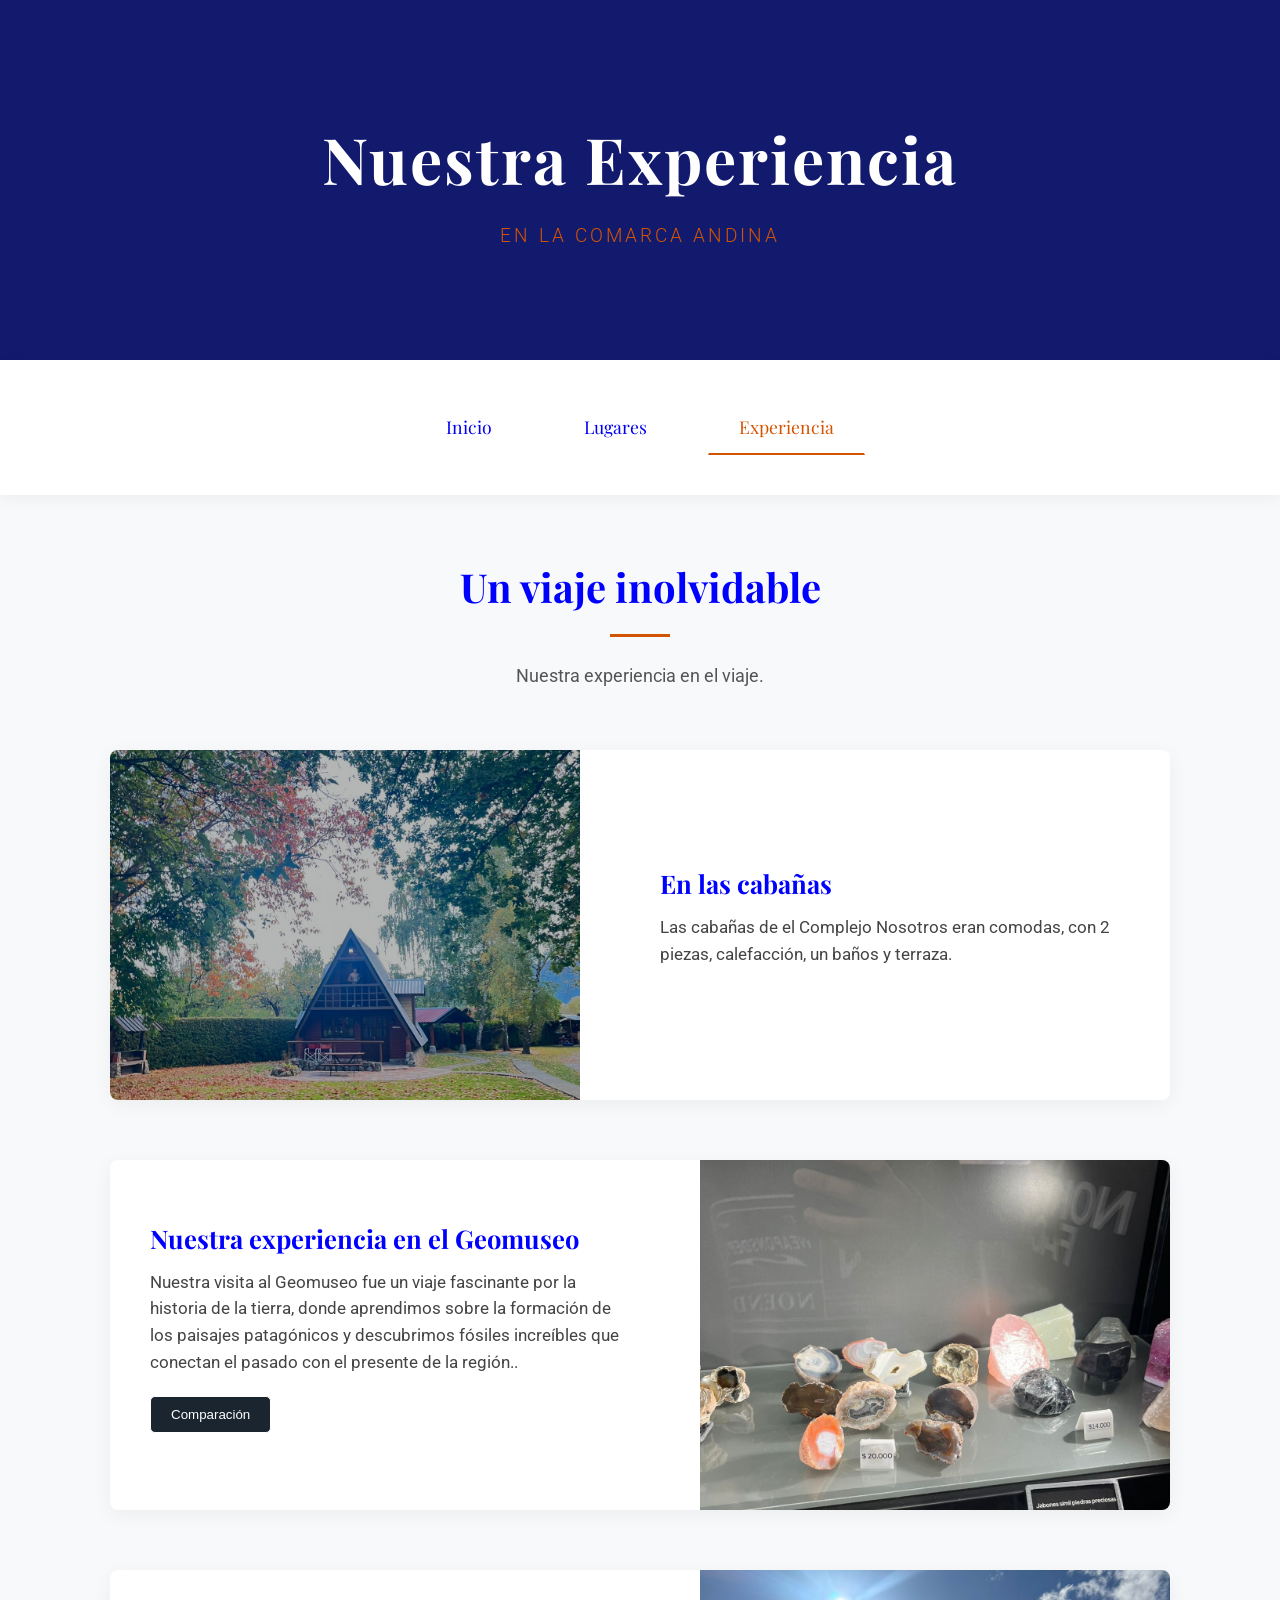
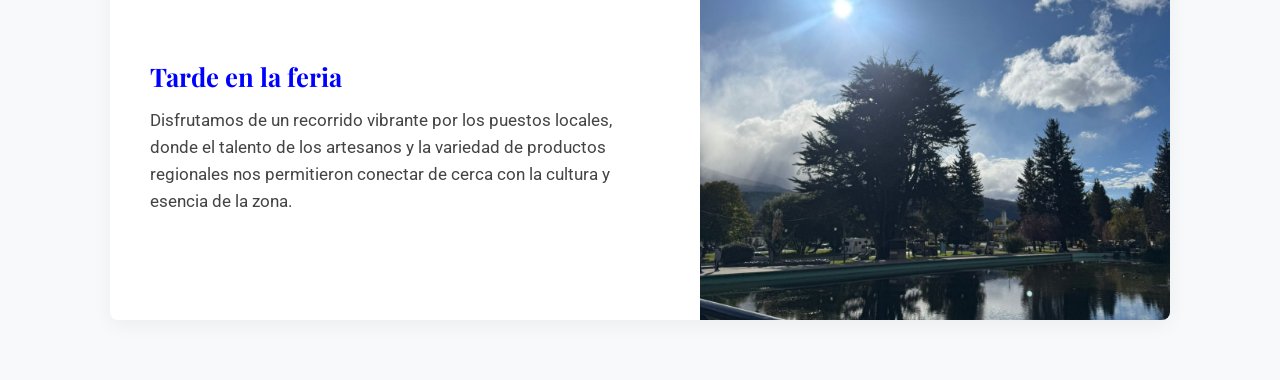
==== experiencia.html @ fd1dab8e "Add files via upload" ====
<!DOCTYPE html>
<html lang="es">
<head>
    <meta charset="UTF-8">
    <meta name="viewport" content="width=device-width, initial-scale=1.0">
    <title>Nuestra Experiencia - Viaje a El Bolsón</title>
    <link rel="stylesheet" href="styles.css">
    <link href="https://fonts.googleapis.com/css2?family=Playfair+Display:ital,wght@0,400;0,700;1,400&family=Roboto:wght@300;400&display=swap" rel="stylesheet">
</head>
<body>

    <header class="hero hero-subpage">
        <div class="hero-content">
            <h1 class="titulo">Nuestra Experiencia</h1>
            <p class="subtitulo">En la Comarca Andina</p>
        </div>
    </header>

    
    <nav class="navigation">
        <a href="inicio.html" class="nav-btn">Inicio</a>
        <a href="lugares.html" class="nav-btn">Lugares</a>
        <a href="experiencia.html" class="nav-btn active">Experiencia</a>
        
    </nav>

    <main class="content-section wide-section">
        <h2>Un viaje inolvidable</h2>
        <p>Nuestra experiencia en el viaje.</p>
        
        <div class="editorial-container">
            
  
            <article class="editorial-block">
                <div class="editorial-image" style="background-image: url('cabañas.png');"></div>
                <div class="editorial-text">
                    <h3>En las cabañas</h3>
                    <p>Las cabañas de el Complejo Nosotros eran comodas, con 2 piezas, calefacción, un baños y terraza.</p>
                </div>
            </article>

            <article class="editorial-block">
                <div class="editorial-image" style="background-image: url('piedras.png');"></div>
                <div class="editorial-text">
                    <h3>Nuestra experiencia en el Geomuseo</h3>
                    <p>Nuestra visita al Geomuseo fue un viaje fascinante por la historia de la tierra, donde aprendimos sobre la formación de los paisajes patagónicos y descubrimos fósiles increíbles que conectan el pasado con el presente de la región..</p>

                      <button onclick="toggleSeccion('comparación')" style="padding: 10px 20px; cursor: pointer; background-color: #1a252f; color: white; border: 1px solid white; border-radius: 5px; margin-bottom: 20px;">                                           
    Comparación
  </button>
  <div id="comparación" style="display: none;">

<table style="border-collapse: collapse; width: 100%;">
<tr>
<td style="border: 1px solid black;">Rocas</td>
<td style="border: 1px solid black;">Minerales</td>
<td style="border: 1px solid black;">Piedras</td>
</tr>

<tr>
<td style="border: 1px solid black;">Están formadas por uno o varios minerales unidos</td>
<td style="border: 1px solid black;">Sustancias naturales con composición química definida</td>
<td style="border: 1px solid black;">Son fragmentos o trozos de rocas más pequeños</td>
</tr>

<tr>
<td style="border: 1px solid black;">Son materiales sólidos naturales de la Tierra</td>
<td style="border: 1px solid black;">Tienen forma cristalina y propiedades propias</td>
<td style="border: 1px solid black;">Pueden tener distintas formas y tamaños</td>
</tr>

<tr>
<td style="border: 1px solid black;">Ejemplo: granito, mármol.</td>
<td style="border: 1px solid black;">Ejemplo: cuarzo rosa, ágata, obsidiana.</td>
<td style="border: 1px solid black;">Se encuentran en ríos, montañas o suelos</td>
</tr>
</table>
  
</div>

</center>



            </article>
            <script>

function toggleSeccion(idDeLaSeccion) {
  var elemento = document.getElementById(idDeLaSeccion);
  
  if (elemento.style.display === "none" || elemento.style.display === "") {
    elemento.style.display = "block";                                         <!--ESTO HACE QUE CUANDO LO APRETAMOS = MOSTRAR, Y SI VOLVEMOS A APRETAR = OCULTAR-->
  } else {
    elemento.style.display = "none";
  }
}                                                           
</script>


            
            <article class="editorial-block">
                <div class="editorial-image" style="background-image: url('feria1.png');"></div>
                <div class="editorial-text">
                    <h3>Tarde en la feria</h3>
                    <p>Disfrutamos de un recorrido vibrante por los puestos locales, donde el talento de los artesanos y la variedad de productos regionales nos permitieron conectar de cerca con la cultura y esencia de la zona.</p>
                </div>
            </article>

        </div>
    </main>
<div class="card-image" style="background-image: url('cabañas.png'); display: none;"></div>
<div class="card-image" style="background-image: url('piedras.png'); display: none;"></div>
<div class="card-image" style="background-image: url('feria1.png'); display: none;"></div>
</body>
</html>
---- styles.css ----
* {
    margin: 0;
    padding: 0;
    box-sizing: border-box;
}

:root {
    --color-fondo: #f8f9fa;       
    --color-texto: #2c3e50;       
    --color-acento: #d35400;      
    --color-oscuro: blue;     
    
    --fuente-titulos: 'Playfair Display', serif;
    --fuente-texto: 'Roboto', sans-serif;       
}

body {
    background-color: var(--color-fondo);
    color: var(--color-texto);
    font-family: var(--fuente-texto);
    line-height: 1.6; 
}


.hero {
    height: 40vh; 
    background-color: var(--color-oscuro);

    background-image: linear-gradient(rgba(26, 37, 47, 0.7), rgba(26, 37, 47, 0.7)), url('https://images.unsplash.com/photo-1518098268026-4e89f1a2c3e3?auto=format&fit=crop&w=1920&q=80');
    background-size: cover;
    background-position: center;
    display: flex;
    justify-content: center;
    align-items: center;
    text-align: center;
    color: white;
}

.hero h1 {
    font-family: var(--fuente-titulos);
    font-size: 4rem;
    font-weight: 700;
    letter-spacing: 2px;
    margin-bottom: 10px;
}

.hero p {
    font-size: 1.2rem;
    font-weight: 300;
    text-transform: uppercase;
    letter-spacing: 3px;
    color: var(--color-acento);
}


.navigation {
    display: flex;
    justify-content: center;
    gap: 30px; 
    padding: 40px 20px;
    background-color: white;
    box-shadow: 0 4px 15px rgba(0,0,0,0.05); 
}

.nav-btn {
    text-decoration: none;
    colo

    r: var(--color-texto);
    font-family: var(--fuente-titulos);
    font-size: 1.1rem;
    padding: 12px 30px;
    border: 1px solid transparent;
    border-radius: 4px; 
    transition: all 0.4s ease; 
    position: relative;
    overflow: hidden;
}

/
.nav-btn:hover {
    color: var(--color-acento);
    border-color: var(--color-acento);
    transform: translateY(-3px); 
    box-shadow: 0 5px 15px rgba(211, 84, 0, 0.15); 
}


.content-section {
    max-width: 800px; 
    margin: 60px auto; 
    padding: 0 20px;
    text-align: center;
}

.content-section h2 {
    font-family: var(--fuente-titulos);
    font-size: 2.5rem;
    color: var(--color-oscuro);
    margin-bottom: 25px;
    position: relative;
}


.content-section h2::after {
    content: '';
    display: block;
    width: 60px;
    height: 3px;
    background-color: var(--color-acento);
    margin: 15px auto 0;
}

.content-section p {
    font-size: 1.1rem;
    color: #555;
    margin-bottom: 20px;
}


.titulo-inicial {
    animation: titulo 1.5s ease forwards;
}

.subtitulo {
    animation: subtitulo 1.5s ease forwards;
    animation-delay: 0.3s;
    opacity: 0;
}

@keyframes titulo {
    from { opacity: 0; }
    to { opacity: 1; }
}

@keyframes subtitulo {
    from {
        opacity: 0;
        transform: translateY(30px);
    }
    to {
        opacity: 1;
        transform: translateY(0);
    }
}


.hero-subpage {
    height: 40vh;
}


.nav-btn.active {
    color: var(--color-acento);
    border-bottom: 2px solid var(--color-acento);
    border-radius: 0;
}

.wide-section {
    max-width: 1100px;
}

.places-grid {
    display: grid;
    grid-template-columns: repeat(auto-fit, minmax(300px, 1fr));
    gap: 40px;
    margin-top: 50px;
}

.place-card {
    background-color: white;
    border-radius: 8px;
    overflow: hidden; 
    box-shadow: 0 10px 30px rgba(0,0,0,0.08); /* Sombra elegante */
    transition: transform 0.4s ease, box-shadow 0.4s ease;
    text-align: left; 
}

.place-card:hover {
    transform: translateY(-10px); 
    box-shadow: 0 15px 40px rgba(0,0,0,0.12);
}

.card-image {
    height: 220px;
    background-size: cover;
    background-position: center;
    border-bottom: 3px solid var(--color-acento); 
}

.card-content {
    padding: 30px;
}

.card-content h3 {
    font-family: var(--fuente-titulos);
    font-size: 1.5rem;
    color: var(--color-oscuro);
    margin-bottom: 15px;
}

.card-content p {
    font-size: 0.95rem;
    color: #555;
    margin-bottom: 0; 
}


.editorial-container {
    margin-top: 60px;
    display: flex;
    flex-direction: column;
    gap: 60px; 
}

.editorial-block {
    display: flex;
    align-items: center;
    gap: 40px;
    background-color: white;
    border-radius: 8px;
    overflow: hidden;
    box-shadow: 0 5px 20px rgba(0,0,0,0.05);
}


.editorial-block:nth-child(even) {
    flex-direction: row-reverse;
}

.editorial-image {
    flex: 1; 
    height: 350px;
    background-size: cover;
    background-position: center;
}

.editorial-text {
    flex: 1; 
    padding: 40px;
    text-align: left;
}

.editorial-text h3 {
    font-family: var(--fuente-titulos);
    font-size: 2rem;
    color: var(--color-oscuro);
    margin-bottom: 20px;
}

.editorial-text p {
    font-size: 1.05rem;
    color: #444;
}


@media (max-width: 768px) {
    .editorial-block, 
    .editorial-block:nth-child(even) {
        flex-direction: column; 
    }
    
    .editorial-image {
        width: 100%;
        height: 250px;
    }
}

}


.editorial-text {
padding: 25px 20px;
}


.editorial-text h3 {
font-size: 1.6rem;
margin-bottom: 10px;
}
}
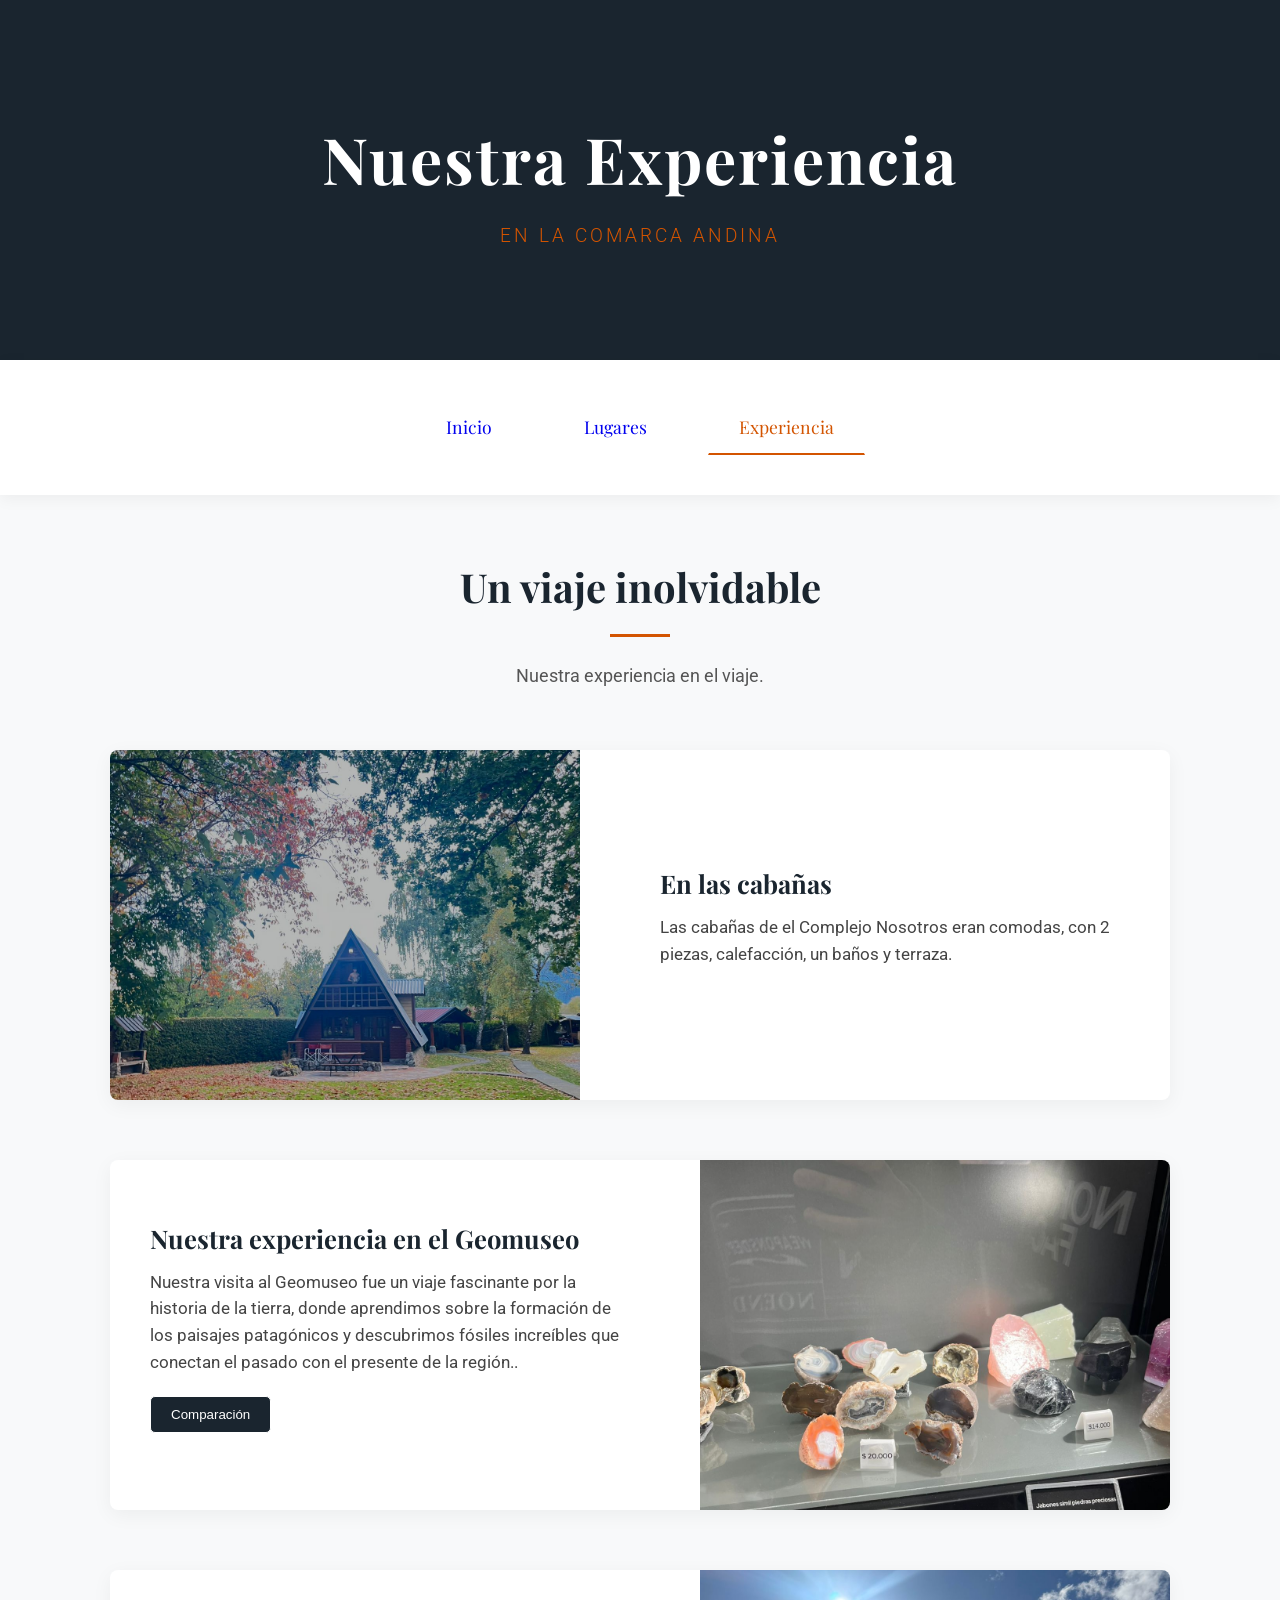
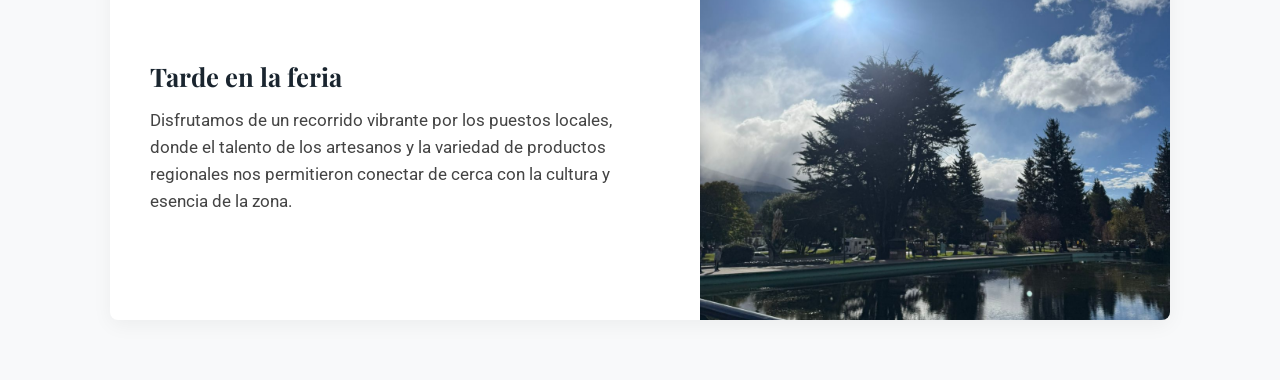
==== commit c5a2e92d: "Add files via upload" ====
--- a/experiencia.html
+++ b/experiencia.html
@@ -18,7 +18,7 @@
 
     
     <nav class="navigation">
-        <a href="inicio.html" class="nav-btn">Inicio</a>
+        <a href="index.html" class="nav-btn">Inicio</a>
         <a href="lugares.html" class="nav-btn">Lugares</a>
         <a href="experiencia.html" class="nav-btn active">Experiencia</a>
         
--- a/styles.css
+++ b/styles.css
@@ -9,7 +9,7 @@
     --color-fondo: #f8f9fa;       
     --color-texto: #2c3e50;       
     --color-acento: #d35400;      
-    --color-oscuro: blue;     
+    --color-oscuro: #1a252f;     
     
     --fuente-titulos: 'Playfair Display', serif;
     --fuente-texto: 'Roboto', sans-serif;       
